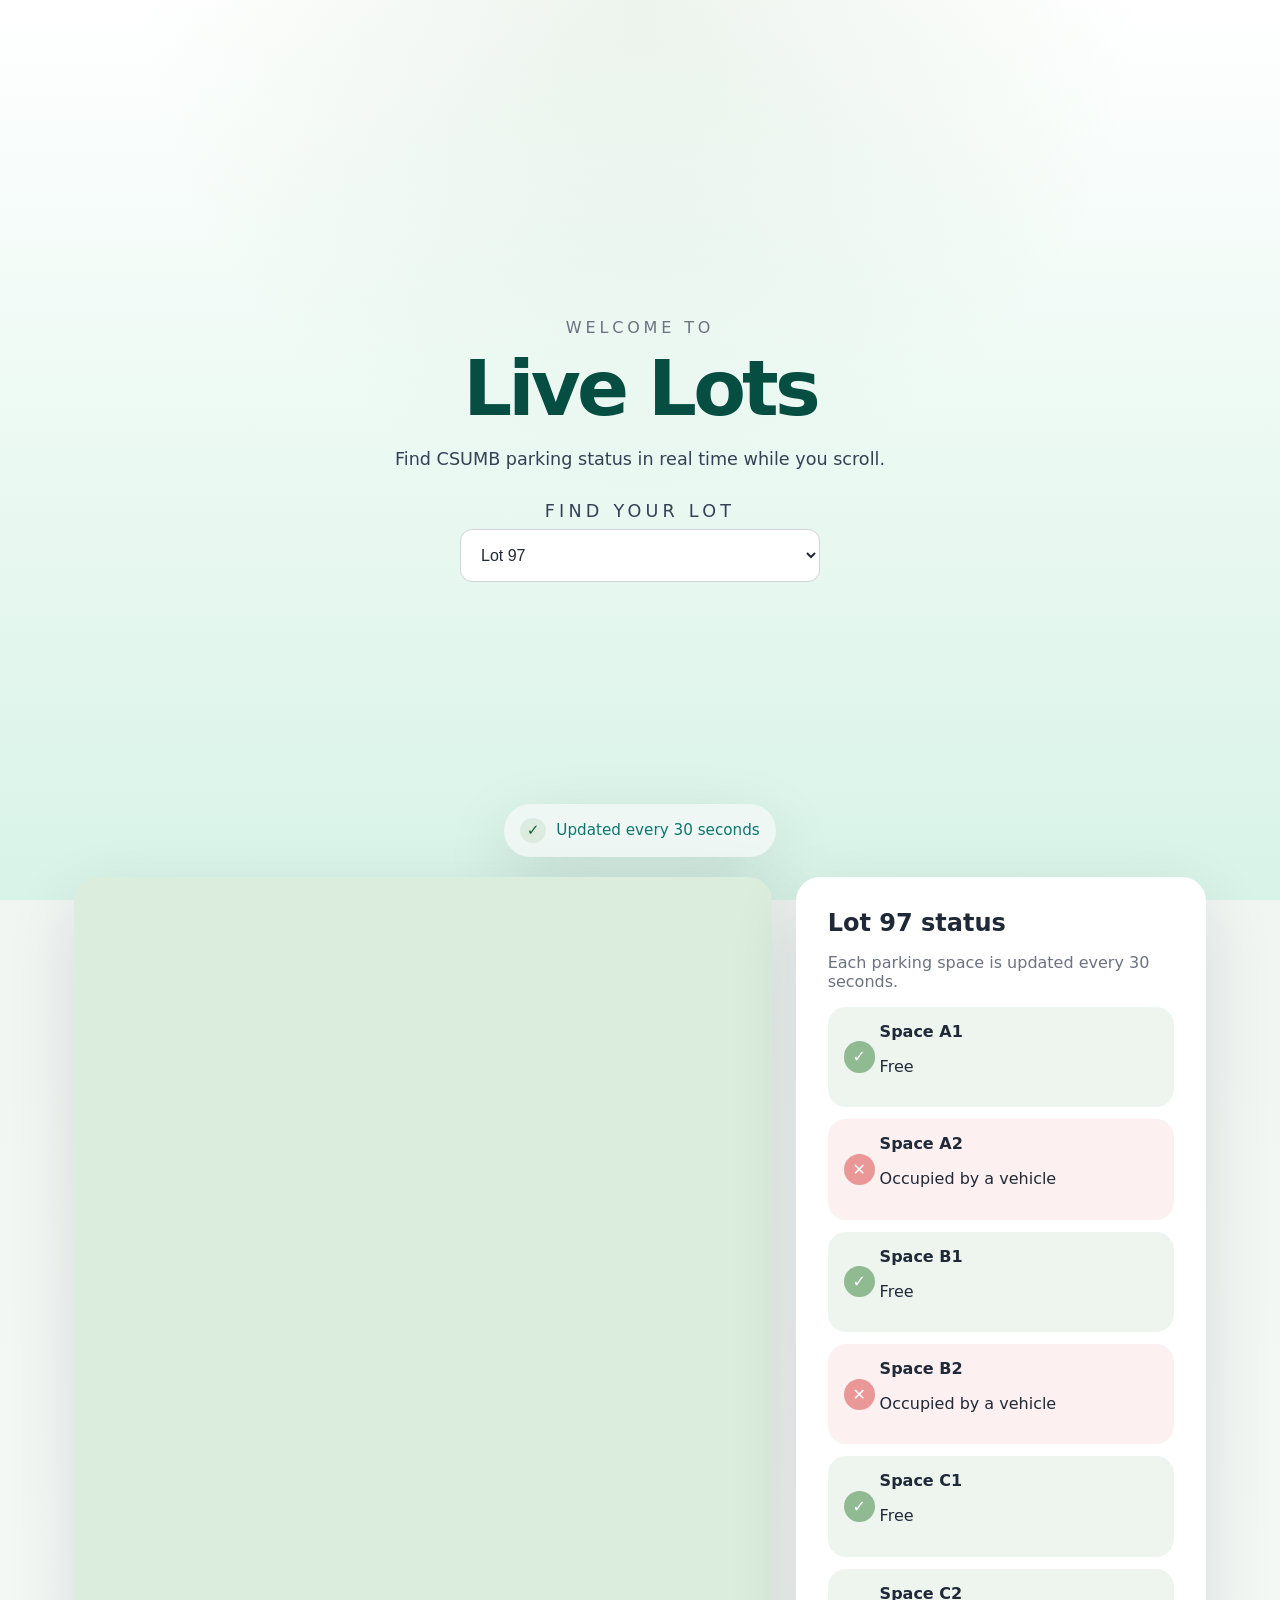
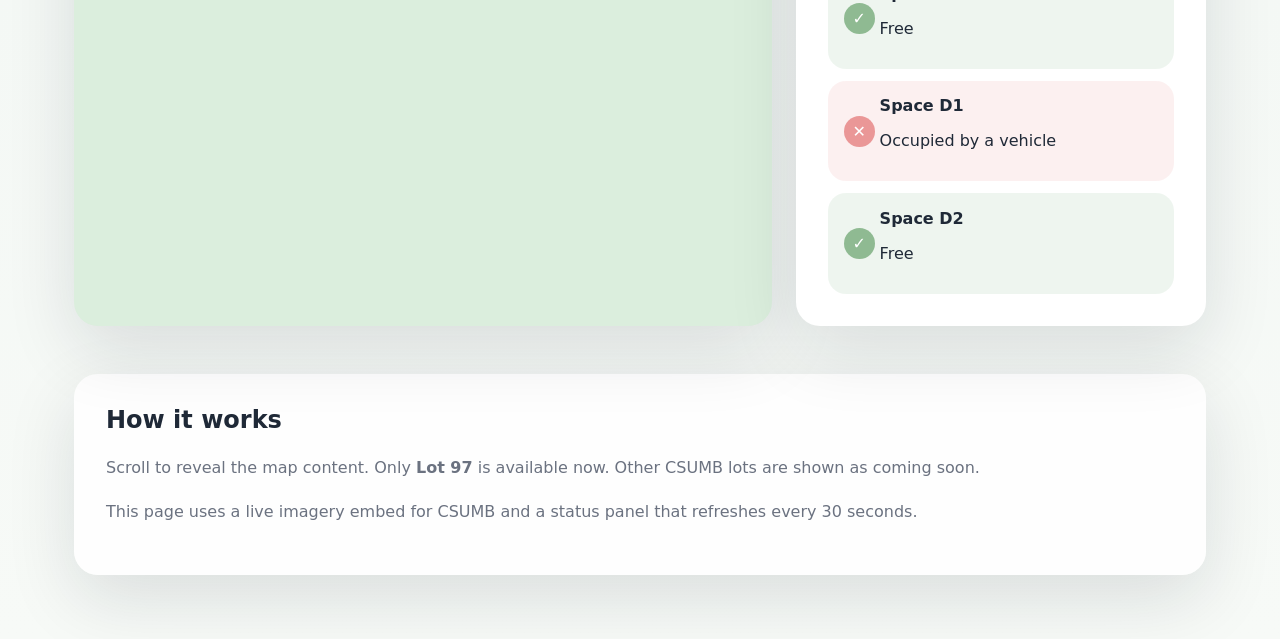
==== index.html @ ddff86d0 "refining website v1" ====
<!DOCTYPE html>
<html lang="en">
<head>
  <meta charset="UTF-8">
  <meta name="viewport" content="width=device-width, initial-scale=1.0">
  <title>Live Lots</title>
  <link rel="stylesheet" href="styles.css">
</head>
<body>
  <div class="page-shell">
    <section class="landing show" id="landing">
      <div class="landing__content">
        <span class="subheading">Welcome to</span>
        <h1>Live Lots</h1>
        <p>Find CSUMB parking status in real time while you scroll.</p>
        <div class="landing-dropdown">
          <p class="eyebrow">Find your lot</p>
          <div class="dropdown-wrap">
            <select id="lotSelect" aria-label="Select parking lot">
              <option value="97" selected>Lot 97</option>
              <option value="90" disabled>Lot 90 — coming soon</option>
              <option value="91" disabled>Lot 91 — coming soon</option>
              <option value="92" disabled>Lot 92 — coming soon</option>
              <option value="93" disabled>Lot 93 — coming soon</option>
              <option value="94" disabled>Lot 94 — coming soon</option>
              <option value="95" disabled>Lot 95 — coming soon</option>
              <option value="96" disabled>Lot 96 — coming soon</option>
              <option value="98" disabled>Lot 98 — coming soon</option>
            </select>
          </div>
        </div>
      </div>
    </section>

    <main class="content">
      <section class="map-panel">
        <div class="map-header">
          <div class="status-chip"><span class="status-icon status-ok">✓</span> Updated every 30 seconds</div>
        </div>

        <div class="map-block">
          <div class="map-frame" id="mapFrame">
            <iframe id="mapEmbed" src="https://www.google.com/maps?q=CSUMB+Lot+97+parking&output=embed" allowfullscreen="" loading="lazy" referrerpolicy="no-referrer-when-downgrade"></iframe>
          </div>
          <aside class="status-panel">
            <h2>Lot 97 status</h2>
            <p class="status-note">Each parking space is updated every 30 seconds.</p>
            <ul id="statusList" class="status-list"></ul>
          </aside>
        </div>
      </section>

      <section class="info-section">
        <h2>How it works</h2>
        <p>Scroll to reveal the map content. Only <strong>Lot 97</strong> is available now. Other CSUMB lots are shown as coming soon.</p>
        <p>This page uses a live imagery embed for CSUMB and a status panel that refreshes every 30 seconds.</p>
      </section>
    </main>
  </div>

  <script src="script.js"></script>
</body>
</html>
---- styles.css ----
:root {
  --background: #f2f5f1;
  --surface: #ffffff;
  --text: #1f2937;
  --muted: #6b7280;
  --accent: #0f766e;
  --free: #8fba92;
  --taken: #ea9797;
  --shadow: 0 24px 70px rgba(15, 23, 42, 0.12);
}

* { box-sizing: border-box; }
body { margin: 0; font-family: Inter, system-ui, sans-serif; background: linear-gradient(180deg, #edf3f0 0%, #f7faf7 100%); color: var(--text); }
img, iframe { max-width: 100%; border: 0; }

.page-shell { overflow-x: hidden; }

.landing {
  position: relative;
  min-height: 100vh;
  display: flex;
  align-items: center;
  justify-content: center;
  padding: 2rem;
  background: radial-gradient(circle at top, rgba(143, 186, 146, 0.16), transparent 45%), linear-gradient(180deg, #ffffff 0%, #d8f3e7 100%);
  transition: opacity 0.7s ease, transform 0.7s ease;
}
.landing__content { max-width: 780px; text-align: center; }
.landing .subheading { display: block; font-size: 1rem; letter-spacing: 0.24em; text-transform: uppercase; color: var(--muted); margin-bottom: 1rem; }
.landing h1 { font-size: clamp(3rem, 6vw, 6rem); line-height: 0.95; margin: 0; letter-spacing: -0.05em; color: #064e42; }
.landing p { margin: 1.5rem auto 0; max-width: 600px; font-size: 1.1rem; color: #334155; }
.landing-dropdown { margin-top: 2rem; display: flex; flex-direction: column; align-items: center; gap: 0.5rem; }
.landing-dropdown .eyebrow { margin: 0; }
.landing-dropdown .dropdown-wrap { max-width: 360px; width: 100%; }
.landing.show { opacity: 1; transform: translateY(0); }
.landing.hide { opacity: 0; transform: translateY(-30px); pointer-events: none; }

.content { padding: 2rem 1.5rem 4rem; max-width: 1180px; margin: 0 auto; }
.map-panel { margin-top: -8rem; position: relative; z-index: 1; }
.map-header { display: flex; flex-wrap: wrap; align-items: center; justify-content: center; gap: 1rem; margin-bottom: 1.25rem; }
.eyebrow { text-transform: uppercase; letter-spacing: 0.24em; font-size: 0.8rem; color: var(--accent); margin: 0 0 0.5rem; }
.dropdown-wrap { max-width: 360px; }
select { width: 100%; padding: 1rem 1rem; border: 1px solid #d1d5db; border-radius: 12px; background: #ffffff; font-size: 1rem; color: var(--text); }
select option[disabled] { color: #9ca3af; }
.status-chip { display: inline-flex; align-items: center; gap: 0.65rem; border-radius: 999px; background: #eef7f3; color: var(--accent); padding: 0.85rem 1rem; font-size: 0.95rem; box-shadow: var(--shadow); }
.status-icon { display: inline-flex; align-items: center; justify-content: center; width: 1.6rem; height: 1.6rem; border-radius: 999px; font-weight: 700; }
.status-ok { background: rgba(143, 186, 146, 0.18); color: #166534; }

.map-block { display: grid; grid-template-columns: 1.7fr 1fr; gap: 1.5rem; align-items: stretch; }
.map-frame { min-height: 420px; background: #dbeedd; border-radius: 24px; overflow: hidden; box-shadow: var(--shadow); }
iframe { width: 100%; min-height: 420px; }
.status-panel { background: var(--surface); border-radius: 24px; padding: 2rem; box-shadow: var(--shadow); display: flex; flex-direction: column; gap: 1rem; }
.status-panel h2 { margin: 0; font-size: 1.5rem; }
.status-note { margin: 0; color: var(--muted); }
.status-list { list-style: none; padding: 0; margin: 0; display: grid; gap: 0.75rem; }
.status-item { display: grid; grid-template-columns: 1.4rem 1fr; align-items: center; gap: 0.85rem; padding: 0.95rem 1rem; border-radius: 18px; background: #f8faf8; }
.status-item.free { background: rgba(143, 186, 146, 0.15); }
.status-item.taken { background: rgba(234, 151, 151, 0.15); }
.status-item span.icon { display: inline-flex; align-items: center; justify-content: center; width: 1.95rem; height: 1.95rem; border-radius: 50%; font-size: 1rem; color: #fff; }
.status-item.free span.icon { background: var(--free); }
.status-item.taken span.icon { background: var(--taken); }
.status-item strong { font-weight: 600; }

.info-section { margin-top: 3rem; padding: 2rem; background: rgba(255,255,255,0.9); border-radius: 24px; box-shadow: var(--shadow); }
.info-section h2 { margin-top: 0; }
.info-section p { color: var(--muted); line-height: 1.8; }

@media (max-width: 900px) {
  .map-block { grid-template-columns: 1fr; }
  .landing { padding-top: 4rem; padding-bottom: 4rem; }
}
@media (max-width: 640px) {
  .content { padding: 1.25rem; }
  select { font-size: 0.95rem; }
  .status-panel { padding: 1.5rem; }
}
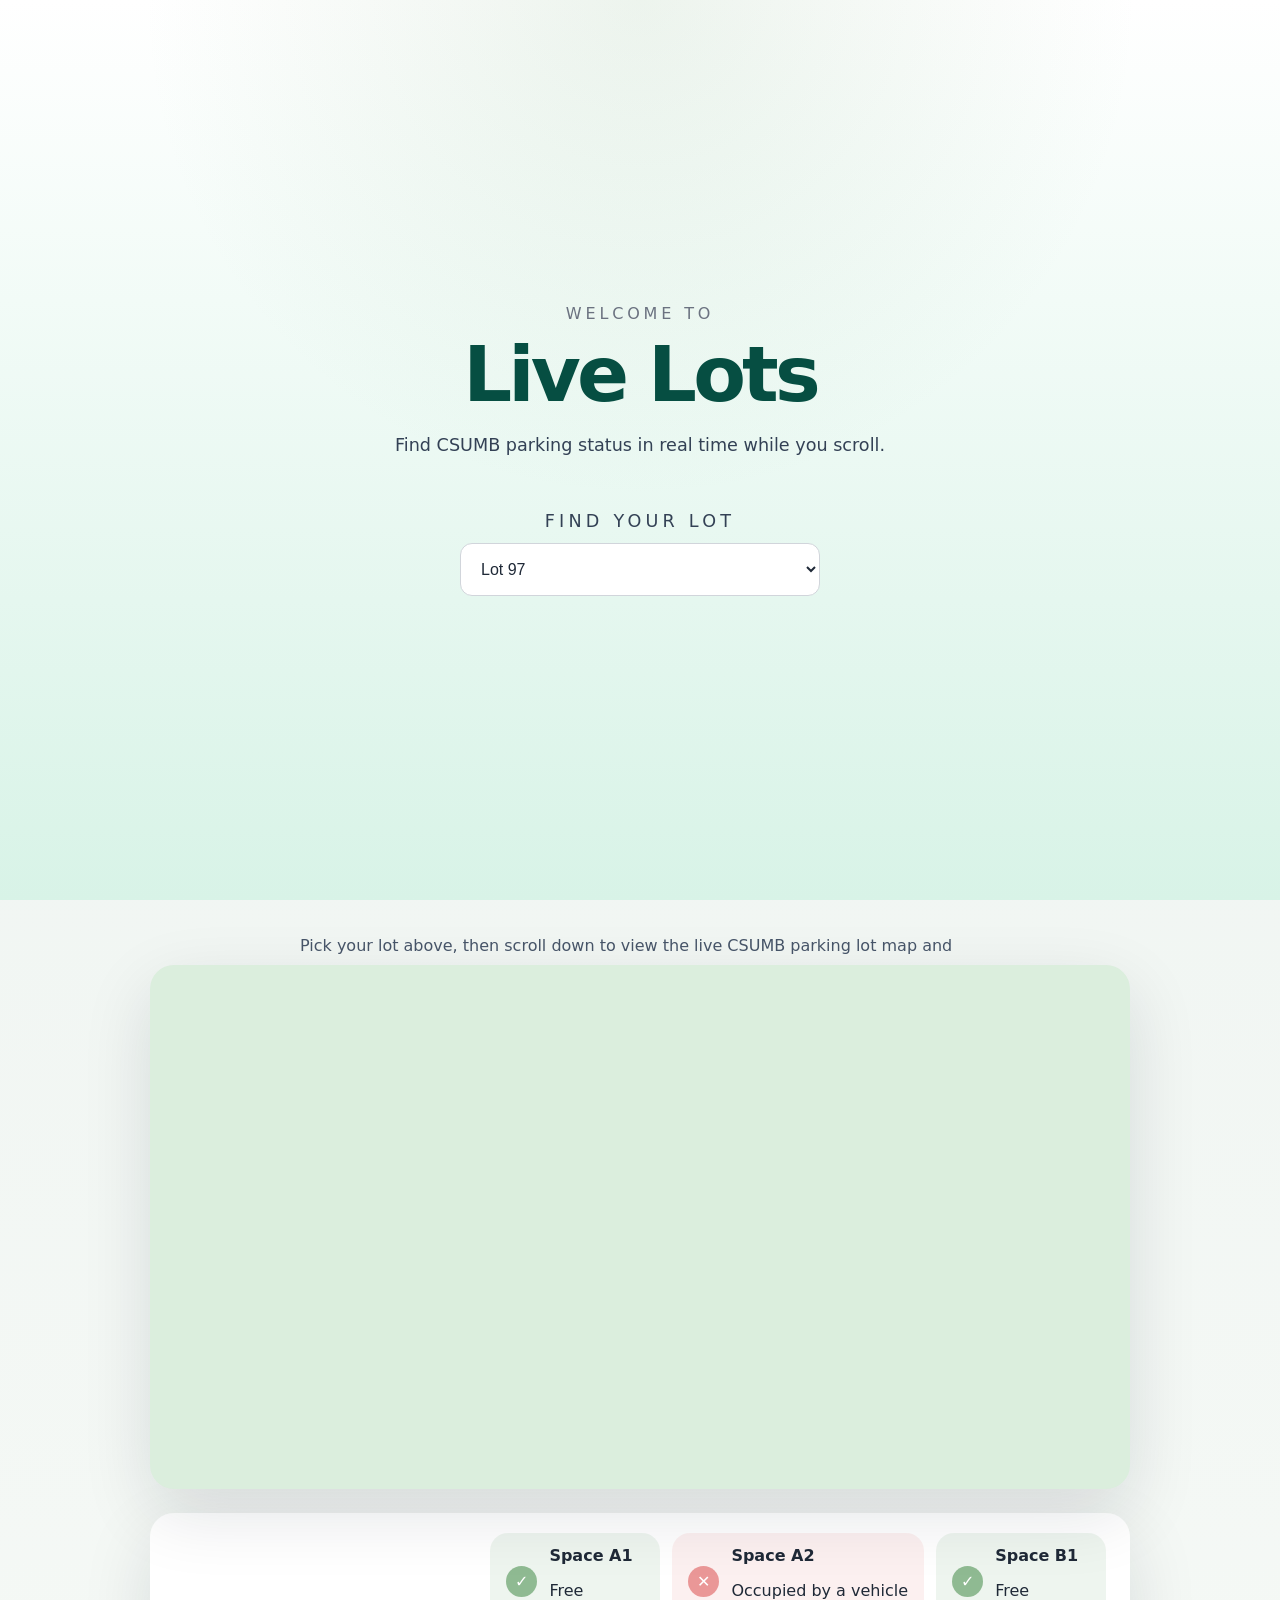
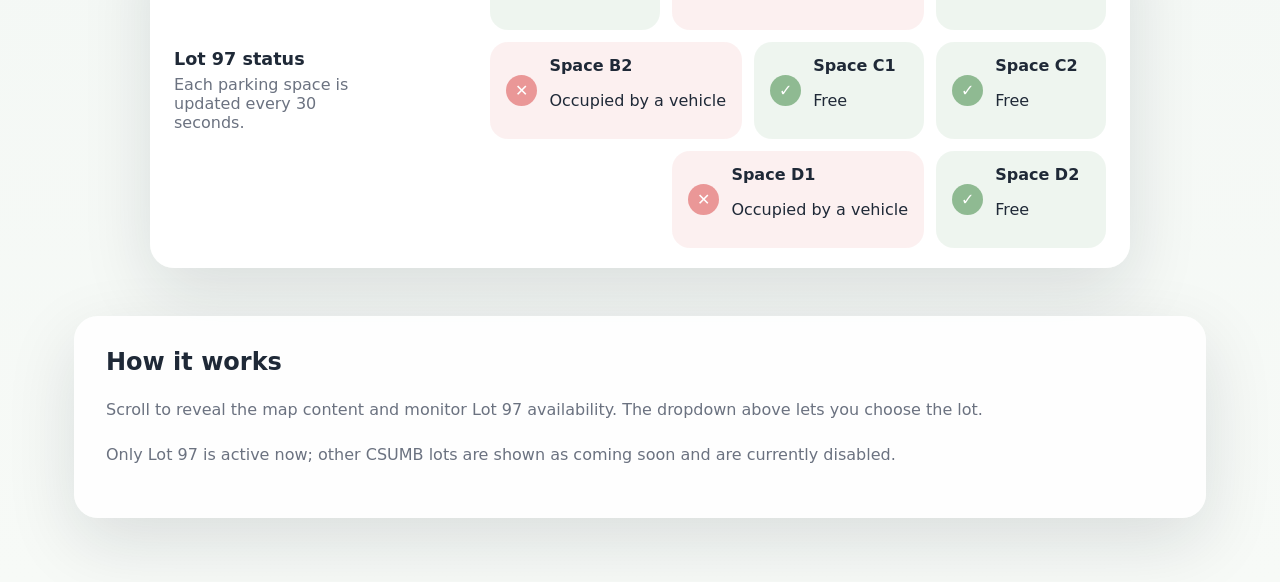
==== commit 1b44ca4b: "Save latest Live Lots layout changes" ====
--- a/index.html
+++ b/index.html
@@ -32,28 +32,33 @@
       </div>
     </section>
 
+    <section class="landing-copy-section">
+      <div class="landing-copy">
+        <p>Pick your lot above, then scroll down to view the live CSUMB parking lot map and availability status.</p>
+        <p>This page shows Lot 97 as the active map and updates free/occupied spaces every 30 seconds.</p>
+      </div>
+    </section>
+
     <main class="content">
       <section class="map-panel">
-        <div class="map-header">
-          <div class="status-chip"><span class="status-icon status-ok">✓</span> Updated every 30 seconds</div>
-        </div>
-
-        <div class="map-block">
+        <div class="map-center">
           <div class="map-frame" id="mapFrame">
             <iframe id="mapEmbed" src="https://www.google.com/maps?q=CSUMB+Lot+97+parking&output=embed" allowfullscreen="" loading="lazy" referrerpolicy="no-referrer-when-downgrade"></iframe>
           </div>
-          <aside class="status-panel">
-            <h2>Lot 97 status</h2>
-            <p class="status-note">Each parking space is updated every 30 seconds.</p>
-            <ul id="statusList" class="status-list"></ul>
-          </aside>
         </div>
+      </section>
+      <section class="status-row">
+        <div class="status-heading">
+          <h2>Lot 97 status</h2>
+          <p class="status-note">Each parking space is updated every 30 seconds.</p>
+        </div>
+        <ul id="statusList" class="status-list status-list--horizontal"></ul>
       </section>
 
       <section class="info-section">
         <h2>How it works</h2>
-        <p>Scroll to reveal the map content. Only <strong>Lot 97</strong> is available now. Other CSUMB lots are shown as coming soon.</p>
-        <p>This page uses a live imagery embed for CSUMB and a status panel that refreshes every 30 seconds.</p>
+        <p>Scroll to reveal the map content and monitor Lot 97 availability. The dropdown above lets you choose the lot.</p>
+        <p>Only Lot 97 is active now; other CSUMB lots are shown as coming soon and are currently disabled.</p>
       </section>
     </main>
   </div>
--- a/styles.css
+++ b/styles.css
@@ -29,31 +29,30 @@
 .landing .subheading { display: block; font-size: 1rem; letter-spacing: 0.24em; text-transform: uppercase; color: var(--muted); margin-bottom: 1rem; }
 .landing h1 { font-size: clamp(3rem, 6vw, 6rem); line-height: 0.95; margin: 0; letter-spacing: -0.05em; color: #064e42; }
 .landing p { margin: 1.5rem auto 0; max-width: 600px; font-size: 1.1rem; color: #334155; }
-.landing-dropdown { margin-top: 2rem; display: flex; flex-direction: column; align-items: center; gap: 0.5rem; }
-.landing-dropdown .eyebrow { margin: 0; }
-.landing-dropdown .dropdown-wrap { max-width: 360px; width: 100%; }
 .landing.show { opacity: 1; transform: translateY(0); }
 .landing.hide { opacity: 0; transform: translateY(-30px); pointer-events: none; }
 
 .content { padding: 2rem 1.5rem 4rem; max-width: 1180px; margin: 0 auto; }
 .map-panel { margin-top: -8rem; position: relative; z-index: 1; }
-.map-header { display: flex; flex-wrap: wrap; align-items: center; justify-content: center; gap: 1rem; margin-bottom: 1.25rem; }
+.map-center { width: min(100%, 980px); margin: 0 auto; }
+.landing-dropdown { margin-top: 2rem; display: flex; flex-direction: column; align-items: center; gap: 0.75rem; }
+.landing-copy-section { padding: 2rem 1.5rem 0; max-width: 780px; margin: 0 auto; }
+.landing-copy { display: grid; gap: 0.85rem; max-width: 680px; margin-left: auto; margin-right: auto; color: #475569; font-size: 1rem; }
+.landing-copy p { margin: 0; line-height: 1.8; }
 .eyebrow { text-transform: uppercase; letter-spacing: 0.24em; font-size: 0.8rem; color: var(--accent); margin: 0 0 0.5rem; }
-.dropdown-wrap { max-width: 360px; }
+.dropdown-wrap { max-width: 360px; width: 100%; }
 select { width: 100%; padding: 1rem 1rem; border: 1px solid #d1d5db; border-radius: 12px; background: #ffffff; font-size: 1rem; color: var(--text); }
 select option[disabled] { color: #9ca3af; }
-.status-chip { display: inline-flex; align-items: center; gap: 0.65rem; border-radius: 999px; background: #eef7f3; color: var(--accent); padding: 0.85rem 1rem; font-size: 0.95rem; box-shadow: var(--shadow); }
-.status-icon { display: inline-flex; align-items: center; justify-content: center; width: 1.6rem; height: 1.6rem; border-radius: 999px; font-weight: 700; }
-.status-ok { background: rgba(143, 186, 146, 0.18); color: #166534; }
 
-.map-block { display: grid; grid-template-columns: 1.7fr 1fr; gap: 1.5rem; align-items: stretch; }
-.map-frame { min-height: 420px; background: #dbeedd; border-radius: 24px; overflow: hidden; box-shadow: var(--shadow); }
-iframe { width: 100%; min-height: 420px; }
-.status-panel { background: var(--surface); border-radius: 24px; padding: 2rem; box-shadow: var(--shadow); display: flex; flex-direction: column; gap: 1rem; }
-.status-panel h2 { margin: 0; font-size: 1.5rem; }
-.status-note { margin: 0; color: var(--muted); }
-.status-list { list-style: none; padding: 0; margin: 0; display: grid; gap: 0.75rem; }
-.status-item { display: grid; grid-template-columns: 1.4rem 1fr; align-items: center; gap: 0.85rem; padding: 0.95rem 1rem; border-radius: 18px; background: #f8faf8; }
+.map-frame { min-height: 520px; background: #dbeedd; border-radius: 24px; overflow: hidden; box-shadow: var(--shadow); }
+iframe { width: 100%; min-height: 520px; }
+.status-row { margin: 1.5rem auto 0; display: flex; align-items: center; justify-content: space-between; gap: 1rem; background: rgba(255,255,255,0.96); border-radius: 24px; padding: 1.25rem 1.5rem; box-shadow: var(--shadow); width: min(100%, 980px); }
+.status-heading { display: flex; flex-direction: column; gap: 0.35rem; }
+.status-heading h2 { margin: 0; font-size: 1.1rem; }
+.status-heading .status-note { margin: 0; color: var(--muted); }
+.status-list { list-style: none; padding: 0; margin: 0; display: flex; flex-wrap: wrap; gap: 0.75rem; align-items: center; justify-content: flex-end; }
+.status-list--horizontal { justify-content: flex-end; }
+.status-item { display: inline-flex; align-items: center; gap: 0.75rem; padding: 0.85rem 1rem; border-radius: 18px; background: #f8faf8; min-width: 170px; }
 .status-item.free { background: rgba(143, 186, 146, 0.15); }
 .status-item.taken { background: rgba(234, 151, 151, 0.15); }
 .status-item span.icon { display: inline-flex; align-items: center; justify-content: center; width: 1.95rem; height: 1.95rem; border-radius: 50%; font-size: 1rem; color: #fff; }
@@ -66,11 +65,13 @@
 .info-section p { color: var(--muted); line-height: 1.8; }
 
 @media (max-width: 900px) {
-  .map-block { grid-template-columns: 1fr; }
-  .landing { padding-top: 4rem; padding-bottom: 4rem; }
+  .map-panel { display: block; }
+  .map-frame { min-height: 420px; }
+  .status-row { flex-direction: column; align-items: stretch; }
 }
 @media (max-width: 640px) {
   .content { padding: 1.25rem; }
   select { font-size: 0.95rem; }
-  .status-panel { padding: 1.5rem; }
+  .status-list { justify-content: flex-start; }
+  .status-item { min-width: unset; width: 100%; }
 }
